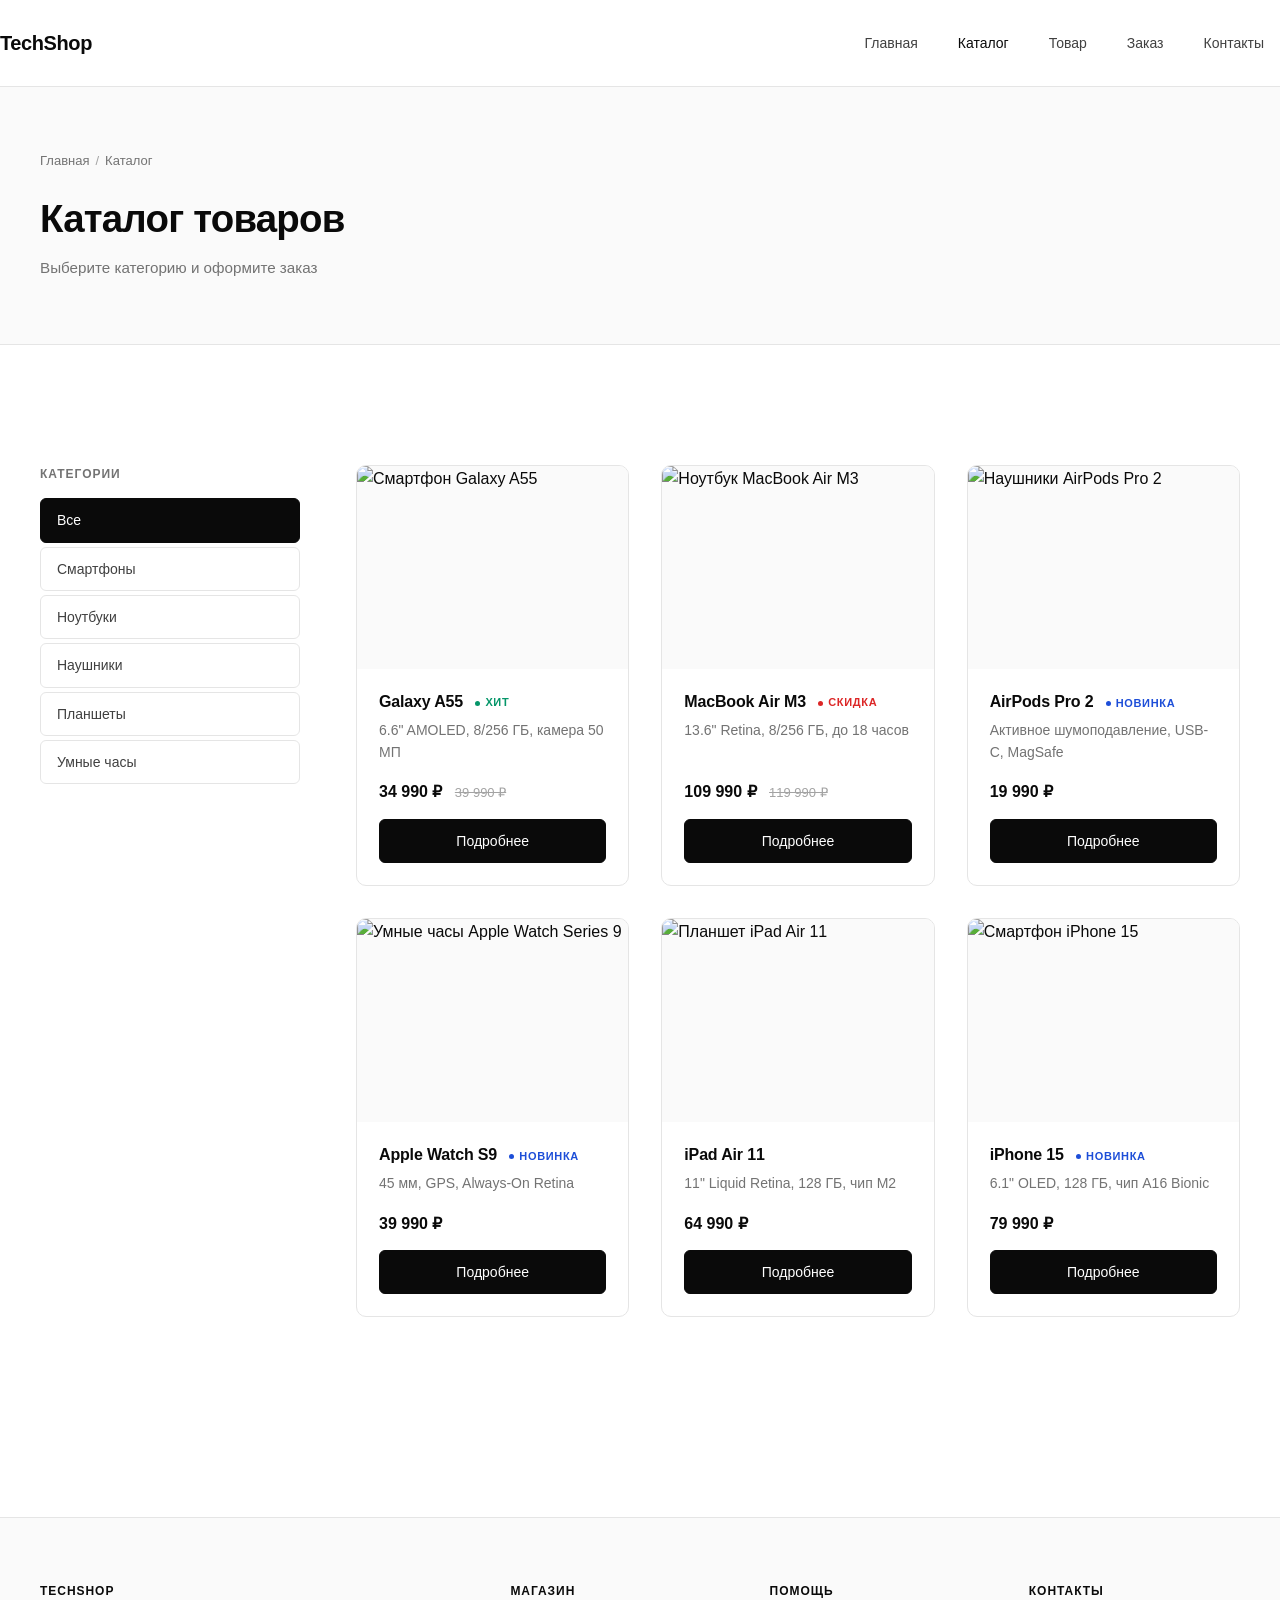
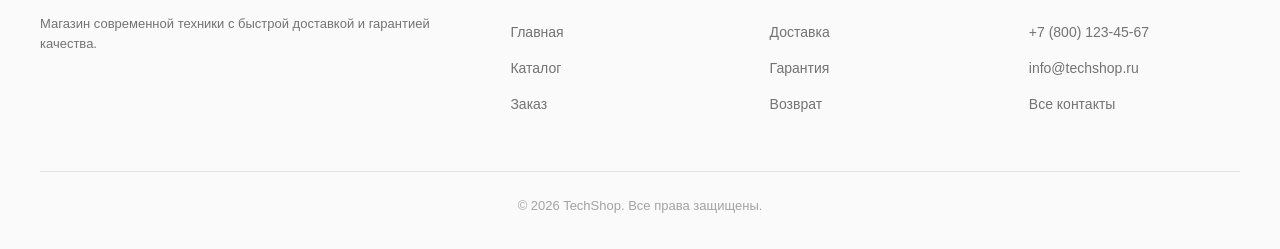
==== catalog.html @ a8e055ef "push" ====
<!DOCTYPE html>
<html lang="ru">
<head>
  <meta charset="UTF-8">
  <meta name="viewport" content="width=device-width, initial-scale=1.0">
  <title>TechShop — Каталог</title>
  <link rel="stylesheet" href="css/style.css">
  <link rel="stylesheet" href="css/responsive.css">
</head>
<body>
  <a href="#main" class="skip-link">Перейти к содержимому</a>

  <header class="site-header">
    <div class="container header-inner">
      <a href="index.html" class="logo">TechShop</a>
      <button type="button" class="nav-toggle" aria-label="Открыть меню" aria-expanded="false" aria-controls="main-nav">
        <span></span><span></span><span></span>
      </button>
      <nav class="nav-menu" id="main-nav" aria-label="Основная навигация">
        <ul>
          <li><a href="index.html">Главная</a></li>
          <li><a href="catalog.html" aria-current="page">Каталог</a></li>
          <li><a href="product.html">Товар</a></li>
          <li><a href="order.html">Заказ</a></li>
          <li><a href="contacts.html">Контакты</a></li>
        </ul>
      </nav>
    </div>
  </header>

  <main id="main">
    <div class="page-header">
      <div class="container">
        <ol class="breadcrumb">
          <li><a href="index.html">Главная</a></li>
          <li>Каталог</li>
        </ol>
        <h1>Каталог товаров</h1>
        <p>Выберите категорию и оформите заказ</p>
      </div>
    </div>

    <section class="section">
      <div class="container">
        <div class="catalog-layout">
          <aside class="filters" aria-labelledby="filters-title">
            <h2 id="filters-title">Категории</h2>
            <ul class="filter-list">
              <li><button type="button" class="filter-btn" aria-pressed="true">Все</button></li>
              <li><button type="button" class="filter-btn" aria-pressed="false">Смартфоны</button></li>
              <li><button type="button" class="filter-btn" aria-pressed="false">Ноутбуки</button></li>
              <li><button type="button" class="filter-btn" aria-pressed="false">Наушники</button></li>
              <li><button type="button" class="filter-btn" aria-pressed="false">Планшеты</button></li>
              <li><button type="button" class="filter-btn" aria-pressed="false">Умные часы</button></li>
            </ul>
          </aside>

          <div class="catalog-main">
            <div class="product-grid">
              <article class="card">
                <img class="card-img"
                     src="https://picsum.photos/seed/phone01/640/480"
                     srcset="https://picsum.photos/seed/phone01/480/360 480w,
                             https://picsum.photos/seed/phone01/640/480 640w,
                             https://picsum.photos/seed/phone01/960/720 960w"
                     sizes="(min-width: 1440px) 25vw, (min-width: 1024px) 33vw, (min-width: 640px) 50vw, 100vw"
                     alt="Смартфон Galaxy A55" width="640" height="480" loading="lazy">
                <div class="card-body">
                  <h3 class="card-title">Galaxy A55 <span class="badge badge-hit">Хит</span></h3>
                  <p class="card-text">6.6" AMOLED, 8/256 ГБ, камера 50 МП</p>
                  <p class="card-price">34 990 ₽ <del>39 990 ₽</del></p>
                  <a href="product.html" class="btn btn-primary btn-block">Подробнее</a>
                </div>
              </article>

              <article class="card">
                <img class="card-img"
                     src="https://picsum.photos/seed/laptop01/640/480"
                     srcset="https://picsum.photos/seed/laptop01/480/360 480w,
                             https://picsum.photos/seed/laptop01/640/480 640w,
                             https://picsum.photos/seed/laptop01/960/720 960w"
                     sizes="(min-width: 1440px) 25vw, (min-width: 1024px) 33vw, (min-width: 640px) 50vw, 100vw"
                     alt="Ноутбук MacBook Air M3" width="640" height="480" loading="lazy">
                <div class="card-body">
                  <h3 class="card-title">MacBook Air M3 <span class="badge badge-sale">Скидка</span></h3>
                  <p class="card-text">13.6" Retina, 8/256 ГБ, до 18 часов</p>
                  <p class="card-price">109 990 ₽ <del>119 990 ₽</del></p>
                  <a href="product.html" class="btn btn-primary btn-block">Подробнее</a>
                </div>
              </article>

              <article class="card">
                <img class="card-img"
                     src="https://picsum.photos/seed/headphones01/640/480"
                     srcset="https://picsum.photos/seed/headphones01/480/360 480w,
                             https://picsum.photos/seed/headphones01/640/480 640w,
                             https://picsum.photos/seed/headphones01/960/720 960w"
                     sizes="(min-width: 1440px) 25vw, (min-width: 1024px) 33vw, (min-width: 640px) 50vw, 100vw"
                     alt="Наушники AirPods Pro 2" width="640" height="480" loading="lazy">
                <div class="card-body">
                  <h3 class="card-title">AirPods Pro 2 <span class="badge badge-new">Новинка</span></h3>
                  <p class="card-text">Активное шумоподавление, USB-C, MagSafe</p>
                  <p class="card-price">19 990 ₽</p>
                  <a href="product.html" class="btn btn-primary btn-block">Подробнее</a>
                </div>
              </article>

              <article class="card">
                <img class="card-img"
                     src="https://picsum.photos/seed/watch01/640/480"
                     srcset="https://picsum.photos/seed/watch01/480/360 480w,
                             https://picsum.photos/seed/watch01/640/480 640w,
                             https://picsum.photos/seed/watch01/960/720 960w"
                     sizes="(min-width: 1440px) 25vw, (min-width: 1024px) 33vw, (min-width: 640px) 50vw, 100vw"
                     alt="Умные часы Apple Watch Series 9" width="640" height="480" loading="lazy">
                <div class="card-body">
                  <h3 class="card-title">Apple Watch S9 <span class="badge badge-new">Новинка</span></h3>
                  <p class="card-text">45 мм, GPS, Always-On Retina</p>
                  <p class="card-price">39 990 ₽</p>
                  <a href="product.html" class="btn btn-primary btn-block">Подробнее</a>
                </div>
              </article>

              <article class="card">
                <img class="card-img"
                     src="https://picsum.photos/seed/tablet01/640/480"
                     srcset="https://picsum.photos/seed/tablet01/480/360 480w,
                             https://picsum.photos/seed/tablet01/640/480 640w,
                             https://picsum.photos/seed/tablet01/960/720 960w"
                     sizes="(min-width: 1440px) 25vw, (min-width: 1024px) 33vw, (min-width: 640px) 50vw, 100vw"
                     alt="Планшет iPad Air 11" width="640" height="480" loading="lazy">
                <div class="card-body">
                  <h3 class="card-title">iPad Air 11</h3>
                  <p class="card-text">11" Liquid Retina, 128 ГБ, чип M2</p>
                  <p class="card-price">64 990 ₽</p>
                  <a href="product.html" class="btn btn-primary btn-block">Подробнее</a>
                </div>
              </article>

              <article class="card">
                <img class="card-img"
                     src="https://picsum.photos/seed/phone02/640/480"
                     srcset="https://picsum.photos/seed/phone02/480/360 480w,
                             https://picsum.photos/seed/phone02/640/480 640w,
                             https://picsum.photos/seed/phone02/960/720 960w"
                     sizes="(min-width: 1440px) 25vw, (min-width: 1024px) 33vw, (min-width: 640px) 50vw, 100vw"
                     alt="Смартфон iPhone 15" width="640" height="480" loading="lazy">
                <div class="card-body">
                  <h3 class="card-title">iPhone 15 <span class="badge badge-new">Новинка</span></h3>
                  <p class="card-text">6.1" OLED, 128 ГБ, чип A16 Bionic</p>
                  <p class="card-price">79 990 ₽</p>
                  <a href="product.html" class="btn btn-primary btn-block">Подробнее</a>
                </div>
              </article>
            </div>
          </div>
        </div>
      </div>
    </section>
  </main>

  <footer class="site-footer">
    <div class="container">
      <div class="footer-inner">
        <div class="footer-col">
          <h3>TechShop</h3>
          <p>Магазин современной техники с быстрой доставкой и гарантией качества.</p>
        </div>
        <div class="footer-col">
          <h3>Магазин</h3>
          <ul>
            <li><a href="index.html">Главная</a></li>
            <li><a href="catalog.html">Каталог</a></li>
            <li><a href="order.html">Заказ</a></li>
          </ul>
        </div>
        <div class="footer-col">
          <h3>Помощь</h3>
          <ul>
            <li><a href="#">Доставка</a></li>
            <li><a href="#">Гарантия</a></li>
            <li><a href="#">Возврат</a></li>
          </ul>
        </div>
        <div class="footer-col">
          <h3>Контакты</h3>
          <ul>
            <li><a href="tel:+78001234567">+7 (800) 123-45-67</a></li>
            <li><a href="mailto:info@techshop.ru">info@techshop.ru</a></li>
            <li><a href="contacts.html">Все контакты</a></li>
          </ul>
        </div>
      </div>
      <p class="footer-bottom">© 2026 TechShop. Все права защищены.</p>
    </div>
  </footer>

  <script src="js/main.js"></script>
</body>
</html>
---- css/style.css ----
/* ===================== BASE ===================== */
*, *::before, *::after { box-sizing: border-box; }
* { margin: 0; }

:root {
  --ink: #0a0a0a;
  --ink-soft: #404040;
  --muted: #737373;
  --subtle: #a3a3a3;
  --line: #e5e5e5;
  --line-strong: #d4d4d4;
  --bg: #ffffff;
  --bg-soft: #fafafa;
  --accent: #1d4ed8;
  --radius: 6px;
  --radius-lg: 10px;
}

html { scroll-behavior: smooth; -webkit-text-size-adjust: 100%; }

body {
  font-family: -apple-system, BlinkMacSystemFont, "Segoe UI", Inter, Roboto, "Helvetica Neue", Arial, sans-serif;
  font-size: 16px;
  line-height: 1.6;
  color: var(--ink);
  background: var(--bg);
  -webkit-font-smoothing: antialiased;
  -moz-osx-font-smoothing: grayscale;
}

img, video { max-width: 100%; height: auto; display: block; }
a { color: var(--ink); text-decoration: none; border-bottom: 1px solid currentColor; padding-bottom: 1px; }
a:hover { color: var(--accent); }
button { font: inherit; cursor: pointer; }

:focus-visible {
  outline: 2px solid var(--accent);
  outline-offset: 3px;
  border-radius: 2px;
}

.skip-link {
  position: absolute;
  top: -100px;
  left: 0;
  background: var(--ink);
  color: #fff;
  padding: 10px 16px;
  z-index: 1000;
  text-decoration: none;
  border: none;
  font-size: 14px;
}
.skip-link:focus { top: 0; color: #fff; }

.container {
  max-width: 1200px;
  margin: 0 auto;
  padding: 0 20px;
}

/* ===================== HEADER ===================== */
.site-header {
  background: var(--bg);
  border-bottom: 1px solid var(--line);
  position: sticky;
  top: 0;
  z-index: 100;
}

.header-inner {
  display: flex;
  align-items: center;
  justify-content: space-between;
  flex-wrap: wrap;
  padding: 18px 0;
}

.logo {
  font-size: 18px;
  font-weight: 700;
  letter-spacing: -0.02em;
  color: var(--ink);
  text-decoration: none;
  border: none;
}
.logo:hover { color: var(--ink); }

.nav-toggle {
  display: flex;
  flex-direction: column;
  gap: 4px;
  background: transparent;
  border: 1px solid var(--line-strong);
  padding: 10px;
  border-radius: var(--radius);
  min-width: 40px;
  min-height: 40px;
  align-items: center;
  justify-content: center;
}
.nav-toggle span {
  display: block;
  width: 18px;
  height: 1.5px;
  background: var(--ink);
}

.nav-menu { display: none; width: 100%; }
.nav-menu.is-open { display: block; padding-top: 16px; }
.nav-menu ul {
  list-style: none;
  padding: 0;
  display: flex;
  flex-direction: column;
  gap: 2px;
}
.nav-menu a {
  display: block;
  padding: 10px 12px;
  font-size: 14px;
  color: var(--ink-soft);
  border: none;
  border-radius: var(--radius);
  text-decoration: none;
}
.nav-menu a:hover { color: var(--ink); background: var(--bg-soft); }
.nav-menu a[aria-current="page"] { color: var(--ink); font-weight: 500; }

/* ===================== HERO ===================== */
.hero {
  background: var(--bg-soft);
  padding: 80px 0 72px;
  text-align: center;
  border-bottom: 1px solid var(--line);
}
.hero h1 {
  font-size: 2rem;
  font-weight: 800;
  letter-spacing: -0.03em;
  line-height: 1.15;
  margin-bottom: 16px;
  max-width: 700px;
  margin-left: auto;
  margin-right: auto;
}
.hero p {
  font-size: 1rem;
  color: var(--muted);
  margin-bottom: 32px;
  max-width: 560px;
  margin-left: auto;
  margin-right: auto;
}
.hero-actions {
  display: flex;
  flex-direction: column;
  gap: 10px;
  align-items: center;
}

/* ===================== BUTTONS ===================== */
.btn {
  display: inline-block;
  padding: 11px 22px;
  border-radius: var(--radius);
  font-weight: 500;
  font-size: 14px;
  border: 1px solid transparent;
  text-align: center;
  transition: background 0.15s, border-color 0.15s, color 0.15s;
  text-decoration: none;
  min-height: 42px;
  line-height: 1.3;
  cursor: pointer;
}
.btn:hover { text-decoration: none; }

.btn-primary {
  background: var(--ink);
  color: #fff;
  border-color: var(--ink);
}
.btn-primary:hover { background: #262626; border-color: #262626; color: #fff; }

.btn-light {
  background: var(--bg);
  color: var(--ink);
  border-color: var(--ink);
}
.btn-light:hover { background: var(--ink); color: #fff; }

.btn-outline {
  background: transparent;
  color: var(--ink);
  border-color: var(--line-strong);
}
.btn-outline:hover { border-color: var(--ink); }

.btn-block { width: 100%; display: block; }

/* ===================== SECTIONS ===================== */
.section { padding: 72px 0; }
.section-title { margin-bottom: 48px; text-align: left; }
.section-title h2 {
  font-size: 1.5rem;
  font-weight: 700;
  letter-spacing: -0.02em;
  margin-bottom: 6px;
}
.section-title p { color: var(--muted); font-size: 0.95rem; }

/* ===================== CARDS ===================== */
.product-grid, .features-grid {
  display: grid;
  grid-template-columns: 1fr;
  gap: 24px;
}

.card {
  background: var(--bg);
  border: 1px solid var(--line);
  border-radius: var(--radius-lg);
  overflow: hidden;
  display: flex;
  flex-direction: column;
  height: 100%;
  transition: border-color 0.15s;
}
.card:hover { border-color: var(--line-strong); }

.card-img {
  aspect-ratio: 4 / 3;
  object-fit: cover;
  width: 100%;
  background: var(--bg-soft);
}
.card-body {
  padding: 20px;
  display: flex;
  flex-direction: column;
  flex-grow: 1;
}
.card-title {
  font-size: 15px;
  font-weight: 600;
  margin-bottom: 6px;
  letter-spacing: -0.01em;
  line-height: 1.4;
}
.card-text {
  color: var(--muted);
  font-size: 13px;
  line-height: 1.55;
  flex-grow: 1;
  margin-bottom: 16px;
}
.card-price {
  font-size: 15px;
  font-weight: 600;
  margin-bottom: 14px;
  color: var(--ink);
}
.card-price del {
  color: var(--subtle);
  font-weight: 400;
  font-size: 13px;
  margin-left: 8px;
}

.badge {
  display: inline-block;
  font-size: 10px;
  font-weight: 600;
  letter-spacing: 0.06em;
  text-transform: uppercase;
  vertical-align: middle;
  margin-left: 8px;
}
.badge::before {
  content: '';
  display: inline-block;
  width: 5px;
  height: 5px;
  border-radius: 50%;
  margin-right: 5px;
  vertical-align: middle;
  background: currentColor;
}
.badge-hit { color: #059669; }
.badge-new { color: #1d4ed8; }
.badge-sale { color: #dc2626; }

/* ===================== PAGE HEADER ===================== */
.page-header {
  background: var(--bg-soft);
  padding: 40px 0;
  border-bottom: 1px solid var(--line);
}
.page-header h1 {
  font-size: 1.75rem;
  font-weight: 800;
  letter-spacing: -0.02em;
  margin-bottom: 6px;
}
.page-header p { color: var(--muted); font-size: 0.95rem; }

.breadcrumb {
  list-style: none;
  padding: 0;
  margin: 0 0 16px;
  display: flex;
  flex-wrap: wrap;
  gap: 6px;
  font-size: 13px;
  color: var(--muted);
}
.breadcrumb a {
  color: var(--muted);
  border: none;
  padding: 0;
}
.breadcrumb a:hover { color: var(--ink); }
.breadcrumb li:not(:last-child)::after {
  content: "/";
  margin-left: 6px;
  color: var(--subtle);
}

/* ===================== CATALOG ===================== */
.catalog-layout { display: flex; flex-direction: column; gap: 28px; }

.filters h2 {
  font-size: 12px;
  font-weight: 600;
  text-transform: uppercase;
  letter-spacing: 0.08em;
  color: var(--muted);
  margin-bottom: 14px;
}
.filter-list {
  list-style: none;
  padding: 0;
  margin: 0;
  display: flex;
  flex-wrap: nowrap;
  gap: 8px;
  overflow-x: auto;
  padding-bottom: 8px;
  scrollbar-width: thin;
}
.filter-list li { flex-shrink: 0; }
.filter-btn {
  padding: 8px 14px;
  border-radius: var(--radius);
  border: 1px solid var(--line);
  background: var(--bg);
  color: var(--ink-soft);
  font-weight: 500;
  font-size: 13px;
  white-space: nowrap;
  min-height: 36px;
  transition: border-color 0.15s, background 0.15s;
}
.filter-btn:hover { border-color: var(--line-strong); color: var(--ink); }
.filter-btn[aria-pressed="true"] {
  background: var(--ink);
  color: #fff;
  border-color: var(--ink);
}

/* ===================== PRODUCT TABLE ===================== */
.table-wrapper { border-radius: var(--radius-lg); overflow: hidden; }
.product-table {
  width: 100%;
  background: var(--bg);
  border: 1px solid var(--line);
  border-radius: var(--radius-lg);
  border-collapse: separate;
  border-spacing: 0;
  overflow: hidden;
  display: block;
}
.product-table caption {
  position: absolute;
  width: 1px; height: 1px;
  overflow: hidden;
  clip: rect(0,0,0,0);
}
.product-table thead {
  position: absolute;
  width: 1px; height: 1px;
  overflow: hidden;
  clip: rect(0,0,0,0);
}
.product-table tbody { display: block; }
.product-table tr {
  display: block;
  padding: 14px 18px;
  border-bottom: 1px solid var(--line);
}
.product-table tr:last-child { border-bottom: none; }
.product-table th {
  display: block;
  font-size: 11px;
  text-transform: uppercase;
  letter-spacing: 0.06em;
  color: var(--muted);
  padding: 0;
  margin-bottom: 4px;
  font-weight: 500;
  text-align: left;
}
.product-table td {
  display: block;
  padding: 0;
  font-weight: 500;
  font-size: 14px;
  color: var(--ink);
  text-align: left;
}

/* ===================== FORMS ===================== */
.form-card {
  background: var(--bg);
  border: 1px solid var(--line);
  border-radius: var(--radius-lg);
  padding: 32px;
}
.form-row { display: block; }
.form-field { margin-bottom: 20px; }
.form-field label {
  display: block;
  font-weight: 500;
  font-size: 13px;
  color: var(--ink);
  margin-bottom: 6px;
}
.form-field .hint {
  color: var(--muted);
  font-size: 12px;
  margin-top: 6px;
  display: block;
}
.form-field .required { color: var(--muted); font-weight: 400; margin-left: 2px; }

.form-field input,
.form-field select,
.form-field textarea {
  width: 100%;
  padding: 11px 14px;
  border: 1px solid var(--line-strong);
  border-radius: var(--radius);
  font: inherit;
  font-size: 15px;
  background: var(--bg);
  color: var(--ink);
  transition: border-color 0.15s, box-shadow 0.15s;
  min-height: 44px;
}
.form-field input::placeholder,
.form-field textarea::placeholder { color: var(--subtle); }
.form-field input:focus,
.form-field select:focus,
.form-field textarea:focus {
  border-color: var(--ink);
  outline: 2px solid var(--accent);
  outline-offset: 1px;
}
.form-field textarea { resize: vertical; min-height: 110px; }

.form-check {
  display: flex;
  align-items: flex-start;
  gap: 10px;
  margin-bottom: 24px;
}
.form-check input {
  width: 16px;
  height: 16px;
  margin-top: 3px;
  flex-shrink: 0;
  cursor: pointer;
  accent-color: var(--ink);
}
.form-check label {
  font-size: 13px;
  color: var(--ink-soft);
  cursor: pointer;
}
.form-submit { width: 100%; min-height: 46px; font-size: 14px; }

/* ===================== FOOTER ===================== */
.site-footer {
  background: var(--bg-soft);
  border-top: 1px solid var(--line);
  color: var(--muted);
  padding: 48px 0 24px;
  margin-top: 80px;
  font-size: 13px;
}
.footer-inner { display: flex; flex-direction: column; gap: 28px; }
.footer-col h3 {
  color: var(--ink);
  font-size: 12px;
  font-weight: 600;
  text-transform: uppercase;
  letter-spacing: 0.08em;
  margin-bottom: 12px;
}
.footer-col p { font-size: 13px; line-height: 1.6; }
.footer-col ul { list-style: none; padding: 0; margin: 0; }
.footer-col a {
  color: var(--muted);
  display: block;
  padding: 5px 0;
  font-size: 13px;
  border: none;
  text-decoration: none;
}
.footer-col a:hover { color: var(--ink); }
.footer-bottom {
  border-top: 1px solid var(--line);
  margin-top: 32px;
  padding-top: 20px;
  text-align: center;
  font-size: 12px;
  color: var(--subtle);
}

/* ===================== MODAL ===================== */
.modal {
  position: fixed;
  inset: 0;
  background: rgba(10, 10, 10, 0.5);
  display: flex;
  align-items: center;
  justify-content: center;
  padding: 16px;
  z-index: 200;
  animation: fadeIn 0.15s;
}
@keyframes fadeIn { from { opacity: 0; } to { opacity: 1; } }
.modal[hidden] { display: none; }
.modal-content {
  background: var(--bg);
  border-radius: var(--radius-lg);
  max-width: 440px;
  width: 100%;
  padding: 32px;
  max-height: 90vh;
  overflow-y: auto;
  position: relative;
}
.modal-content h2 {
  font-size: 1.15rem;
  font-weight: 700;
  letter-spacing: -0.01em;
  margin-bottom: 20px;
}
.modal-close {
  position: absolute;
  top: 14px;
  right: 14px;
  background: transparent;
  border: 0;
  padding: 0;
  color: var(--muted);
  border-radius: var(--radius);
  width: 36px;
  height: 36px;
  display: flex;
  align-items: center;
  justify-content: center;
  font-size: 1.4rem;
  line-height: 1;
}
.modal-close:hover { background: var(--bg-soft); color: var(--ink); }

/* ===================== PRODUCT PAGE ===================== */
.product-layout { display: block; }
.product-hero-img {
  border-radius: var(--radius-lg);
  overflow: hidden;
  background: var(--bg-soft);
  border: 1px solid var(--line);
}
.product-info h1 {
  font-size: 1.6rem;
  font-weight: 800;
  letter-spacing: -0.02em;
  margin-bottom: 10px;
}
.product-meta {
  color: var(--muted);
  font-size: 13px;
  margin-bottom: 16px;
}
.product-price {
  font-size: 1.6rem;
  font-weight: 700;
  letter-spacing: -0.01em;
  margin-bottom: 20px;
}
.product-price del {
  font-size: 1rem;
  color: var(--subtle);
  font-weight: 400;
  margin-left: 10px;
}
.product-actions {
  display: flex;
  flex-direction: column;
  gap: 10px;
  margin: 24px 0;
}

/* ===================== ORDER PAGE ===================== */
.order-layout { display: block; }
.order-summary {
  background: var(--bg-soft);
  border: 1px solid var(--line);
  border-radius: var(--radius-lg);
  padding: 24px;
  margin-top: 20px;
}
.order-summary h2 {
  font-size: 13px;
  font-weight: 600;
  text-transform: uppercase;
  letter-spacing: 0.08em;
  color: var(--muted);
  margin-bottom: 16px;
}
.summary-row {
  display: flex;
  justify-content: space-between;
  padding: 10px 0;
  border-bottom: 1px solid var(--line);
  font-size: 14px;
}
.summary-row:last-of-type { border-bottom: none; }
.summary-total {
  display: flex;
  justify-content: space-between;
  padding-top: 16px;
  margin-top: 8px;
  border-top: 1px solid var(--ink);
  font-weight: 700;
  font-size: 15px;
}

/* ===================== Контакты ===================== */
.contacts-layout { display: block; }
.contact-card {
  background: var(--bg);
  border: 1px solid var(--line);
  border-radius: var(--radius-lg);
  padding: 28px;
  margin-bottom: 20px;
}
.contact-card h2 {
  font-size: 13px;
  font-weight: 600;
  text-transform: uppercase;
  letter-spacing: 0.08em;
  color: var(--muted);
  margin-bottom: 16px;
}
.contact-list { list-style: none; padding: 0; margin: 0; }
.contact-list li {
  padding: 12px 0;
  border-bottom: 1px solid var(--line);
  font-size: 14px;
}
.contact-list li:last-child { border-bottom: none; }
.contact-list strong {
  display: block;
  color: var(--muted);
  font-size: 11px;
  font-weight: 500;
  text-transform: uppercase;
  letter-spacing: 0.06em;
  margin-bottom: 3px;
}
.contact-list a { color: var(--ink); border: none; padding: 0; }
.contact-list a:hover { color: var(--accent); }

/* ===================== УТилка ===================== */
.visually-hidden {
  position: absolute !important;
  width: 1px; height: 1px;
  padding: 0; margin: -1px;
  overflow: hidden;
  clip: rect(0,0,0,0);
  white-space: nowrap;
  border: 0;
}
.alert {
  padding: 14px 18px;
  border-radius: var(--radius);
  margin-bottom: 20px;
  font-size: 14px;
  border: 1px solid;
}
.alert-info {
  background: #f8fafc;
  color: var(--ink-soft);
  border-color: var(--line);
}
.alert-success {
  background: #f0fdf4;
  color: #065f46;
  border-color: #bbf7d0;
}
.mb-3 { margin-bottom: 16px; }

/* ================ АНИМ ========*/
---- css/responsive.css ----
/* ===================================================
   RESPONSIVE.CSS — Mobile First
   База (мобильные) — в style.css
   Улучшенная десктопная адаптация: 640 / 768 / 1024 / 1440 / 1600
   =================================================== */

/* ===================== 640px+ — Large mobile / small tablet ===================== */
@media (min-width: 640px) {
  .container { padding: 0 28px; }

  .hero { padding: 100px 0 88px; }
  .hero h1 { font-size: 2.6rem; }
  .hero p { font-size: 1.05rem; }
  .hero-actions { flex-direction: row; justify-content: center; }

  .section { padding: 88px 0; }
  .section-title { margin-bottom: 56px; }
  .section-title h2 { font-size: 1.75rem; }

  .page-header { padding: 56px 0; }
  .page-header h1 { font-size: 2rem; }

  .product-grid { grid-template-columns: repeat(2, 1fr); gap: 24px; }
  .features-grid { grid-template-columns: repeat(2, 1fr); }

  .form-row {
    display: grid;
    grid-template-columns: 1fr 1fr;
    gap: 0 20px;
  }
  .form-submit { width: auto; min-width: 200px; }

  .product-actions { flex-direction: row; flex-wrap: wrap; }
}

/* ===================== 768px+ — Tablet ===================== */
@media (min-width: 768px) {
  .nav-toggle { display: none; }
  .nav-menu {
    display: block !important;
    width: auto;
    padding-top: 0;
  }
  .nav-menu ul { flex-direction: row; gap: 6px; }
  .nav-menu a { padding: 8px 14px; }

  .catalog-layout {
    flex-direction: row;
    align-items: flex-start;
    gap: 40px;
  }
  .filters {
    flex: 0 0 200px;
    position: sticky;
    top: 90px;
  }
  .filter-list {
    flex-direction: column;
    overflow-x: visible;
    padding-bottom: 0;
    gap: 4px;
  }
  .filter-btn {
    width: 100%;
    text-align: left;
    min-height: auto;
    padding: 9px 14px;
  }
  .catalog-main { flex: 1; min-width: 0; }

  .features-grid { grid-template-columns: repeat(3, 1fr); }

  .footer-inner {
    display: grid;
    grid-template-columns: 1fr 1fr;
    gap: 32px;
  }

  .product-layout {
    display: grid;
    grid-template-columns: 1fr 1fr;
    gap: 48px;
    align-items: flex-start;
  }

  .order-layout {
    display: grid;
    grid-template-columns: 2fr 1fr;
    gap: 40px;
    align-items: flex-start;
  }
  .order-summary {
    margin-top: 0;
    position: sticky;
    top: 90px;
  }

  .contacts-layout {
    display: grid;
    grid-template-columns: 1fr 1fr;
    gap: 40px;
    align-items: flex-start;
  }

  /* Table — классический вид */
  .product-table { display: table; }
  .product-table thead {
    position: static;
    width: auto;
    height: auto;
    overflow: visible;
    clip: auto;
    display: table-header-group;
  }
  .product-table tbody { display: table-row-group; }
  .product-table tr { display: table-row; padding: 0; }
  .product-table th,
  .product-table td {
    display: table-cell;
    padding: 14px 18px;
    text-align: left;
    vertical-align: top;
  }
  .product-table thead th {
    background: var(--bg-soft);
    font-size: 11px;
    text-transform: uppercase;
    letter-spacing: 0.06em;
    color: var(--muted);
    font-weight: 500;
  }
  .product-table tbody th {
    font-size: 13px;
    text-transform: none;
    letter-spacing: 0;
    color: var(--muted);
    margin: 0;
    font-weight: 500;
  }
  .product-table td { font-size: 14px; font-weight: 500; }
  .product-table tr { border-bottom: 1px solid var(--line); }
}

/* ===================== 1024px+ — Desktop ===================== */
@media (min-width: 1024px) {
  .container { max-width: 1200px; padding: 0 40px; }

  /* Шапка — просторнее */
  .header-inner { padding: 22px 0; }
  .logo { font-size: 20px; }
  .nav-menu ul { gap: 8px; }
  .nav-menu a { font-size: 14px; padding: 10px 16px; }

  /* Hero — двухколоночный: крупный заголовок слева, кнопки справа */
  .hero {
    padding: 120px 0 110px;
    text-align: left;
  }
  .hero .container {
    display: grid;
    grid-template-columns: minmax(0, 1.6fr) minmax(0, 1fr);
    gap: 64px;
    align-items: center;
  }
  .hero h1 {
    font-size: 3.4rem;
    line-height: 1.08;
    margin: 0 0 24px;
    max-width: none;
    grid-column: 1;
    grid-row: 1;
  }
  .hero p {
    font-size: 1.15rem;
    margin: 0;
    max-width: 540px;
    grid-column: 1;
    grid-row: 2;
  }
  .hero-actions {
    grid-column: 2;
    grid-row: 1 / span 2;
    flex-direction: column;
    align-items: stretch;
    justify-content: center;
    gap: 12px;
  }
  .hero-actions .btn {
    padding: 14px 26px;
    font-size: 15px;
  }

  /* Секции — больше воздуха */
  .section { padding: 104px 0; }
  .section-title { margin-bottom: 64px; }
  .section-title h2 { font-size: 2rem; }
  .section-title p { font-size: 1rem; }

  /* Page header */
  .page-header { padding: 64px 0; }
  .page-header h1 { font-size: 2.4rem; }

  /* Сетка товаров — 3 колонки, крупнее */
  .product-grid { grid-template-columns: repeat(3, 1fr); gap: 28px; }

  /* Карточки — крупнее отступы */
  .card-body { padding: 22px; }
  .card-title { font-size: 16px; }
  .card-text { font-size: 14px; }
  .card-price { font-size: 16px; }

  /* Каталог — сайдбар шире */
  .catalog-layout { gap: 56px; }
  .filters { flex: 0 0 240px; top: 100px; }
  .filter-btn { padding: 10px 16px; font-size: 14px; }

  /* Формы — просторнее */
  .form-card { padding: 40px; }
  .form-field { margin-bottom: 24px; }
  .form-field input,
  .form-field select,
  .form-field textarea { padding: 12px 16px; font-size: 15px; }

  /* Order — форма шире */
  .order-layout { grid-template-columns: 3fr 1.4fr; gap: 48px; }
  .order-summary { top: 100px; padding: 28px; }

  /* Product — картинка чуть шире */
  .product-layout { grid-template-columns: 1.15fr 1fr; gap: 56px; }
  .product-info h1 { font-size: 1.8rem; }
  .product-price { font-size: 1.8rem; }

  /* Contacts — форма чуть шире */
  .contacts-layout { grid-template-columns: 1fr 1.2fr; gap: 48px; }

  /* Футер — просторнее */
  .site-footer { padding: 64px 0 32px; }
  .footer-inner { grid-template-columns: 2fr 1fr 1fr 1fr; gap: 48px; }
  .footer-col a { padding: 7px 0; font-size: 14px; }
  .footer-bottom { margin-top: 48px; padding-top: 24px; font-size: 13px; }

  /* Кнопки — крупнее */
  .btn { padding: 12px 24px; font-size: 14px; }
  .btn-block { padding: 12px 24px; }

  /* Бейджи — крупнее */
  .badge { font-size: 11px; }

  /* Модалка — шире */
  .modal-content { max-width: 500px; padding: 40px; }
  .modal-content h2 { font-size: 1.35rem; margin-bottom: 24px; }
}

/* ===================== 1280px+ — Large desktop ===================== */
@media (min-width: 1280px) {
  .container { max-width: 1280px; }

  .hero h1 { font-size: 3.8rem; }
  .hero p { font-size: 1.25rem; }
  .hero { padding: 140px 0 120px; }

  .section { padding: 120px 0; }
  .section-title h2 { font-size: 2.2rem; }

  .product-grid { gap: 32px; }

  /* Каталог — 3 колонки товаров на большом экране выглядит разреженно, делаем 4 */
  .catalog-main .product-grid { grid-template-columns: repeat(3, 1fr); }

  .filters { flex: 0 0 260px; }
}

/* ===================== 1440px+ — Wide desktop ===================== */
@media (min-width: 1440px) {
  .container { max-width: 1360px; }

  .hero { padding: 160px 0 140px; }
  .hero h1 { font-size: 4.2rem; }
  .hero p { font-size: 1.35rem; max-width: 600px; }
  .hero .container { gap: 80px; }
  .hero-actions .btn { padding: 16px 30px; font-size: 16px; }

  /* 4 колонки товаров */
  .product-grid { grid-template-columns: repeat(4, 1fr); gap: 32px; }
  .catalog-main .product-grid { grid-template-columns: repeat(4, 1fr); }

  .section { padding: 140px 0; }
  .section-title h2 { font-size: 2.4rem; }
  .section-title { margin-bottom: 72px; }

  .page-header { padding: 80px 0; }
  .page-header h1 { font-size: 2.8rem; }

  .card-img { aspect-ratio: 4 / 3; }
  .card-body { padding: 24px; }
  .card-title { font-size: 17px; }
  .card-price { font-size: 17px; }

  .footer-inner { grid-template-columns: 2.2fr 1fr 1fr 1fr; gap: 64px; }

  .order-layout { grid-template-columns: 3.5fr 1.4fr; gap: 56px; }
  .product-layout { gap: 72px; }
}

/* ===================== 1600px+ — Ultra wide ===================== */
@media (min-width: 1600px) {
  .container { max-width: 1480px; }

  .hero h1 { font-size: 4.6rem; }
  .hero { padding: 180px 0 160px; }

  /* 5 колонок товаров на очень широких экранах */
  .product-grid { grid-template-columns: repeat(5, 1fr); }
  .catalog-main .product-grid { grid-template-columns: repeat(4, 1fr); }

  .section { padding: 160px 0; }
  .section-title h2 { font-size: 2.6rem; }

  .filters { flex: 0 0 280px; }
}

/* ===================== Prefers reduced motion ===================== */
@media (prefers-reduced-motion: reduce) {
  *, *::before, *::after {
    animation-duration: 0.01ms !important;
    transition-duration: 0.01ms !important;
    scroll-behavior: auto !important;
  }
}

/* ===================== Prefers contrast ===================== */
@media (prefers-contrast: more) {
  :focus-visible { outline-width: 3px; }
  .card { border-color: var(--ink); }
  .filter-btn { border-color: var(--ink-soft); }
}
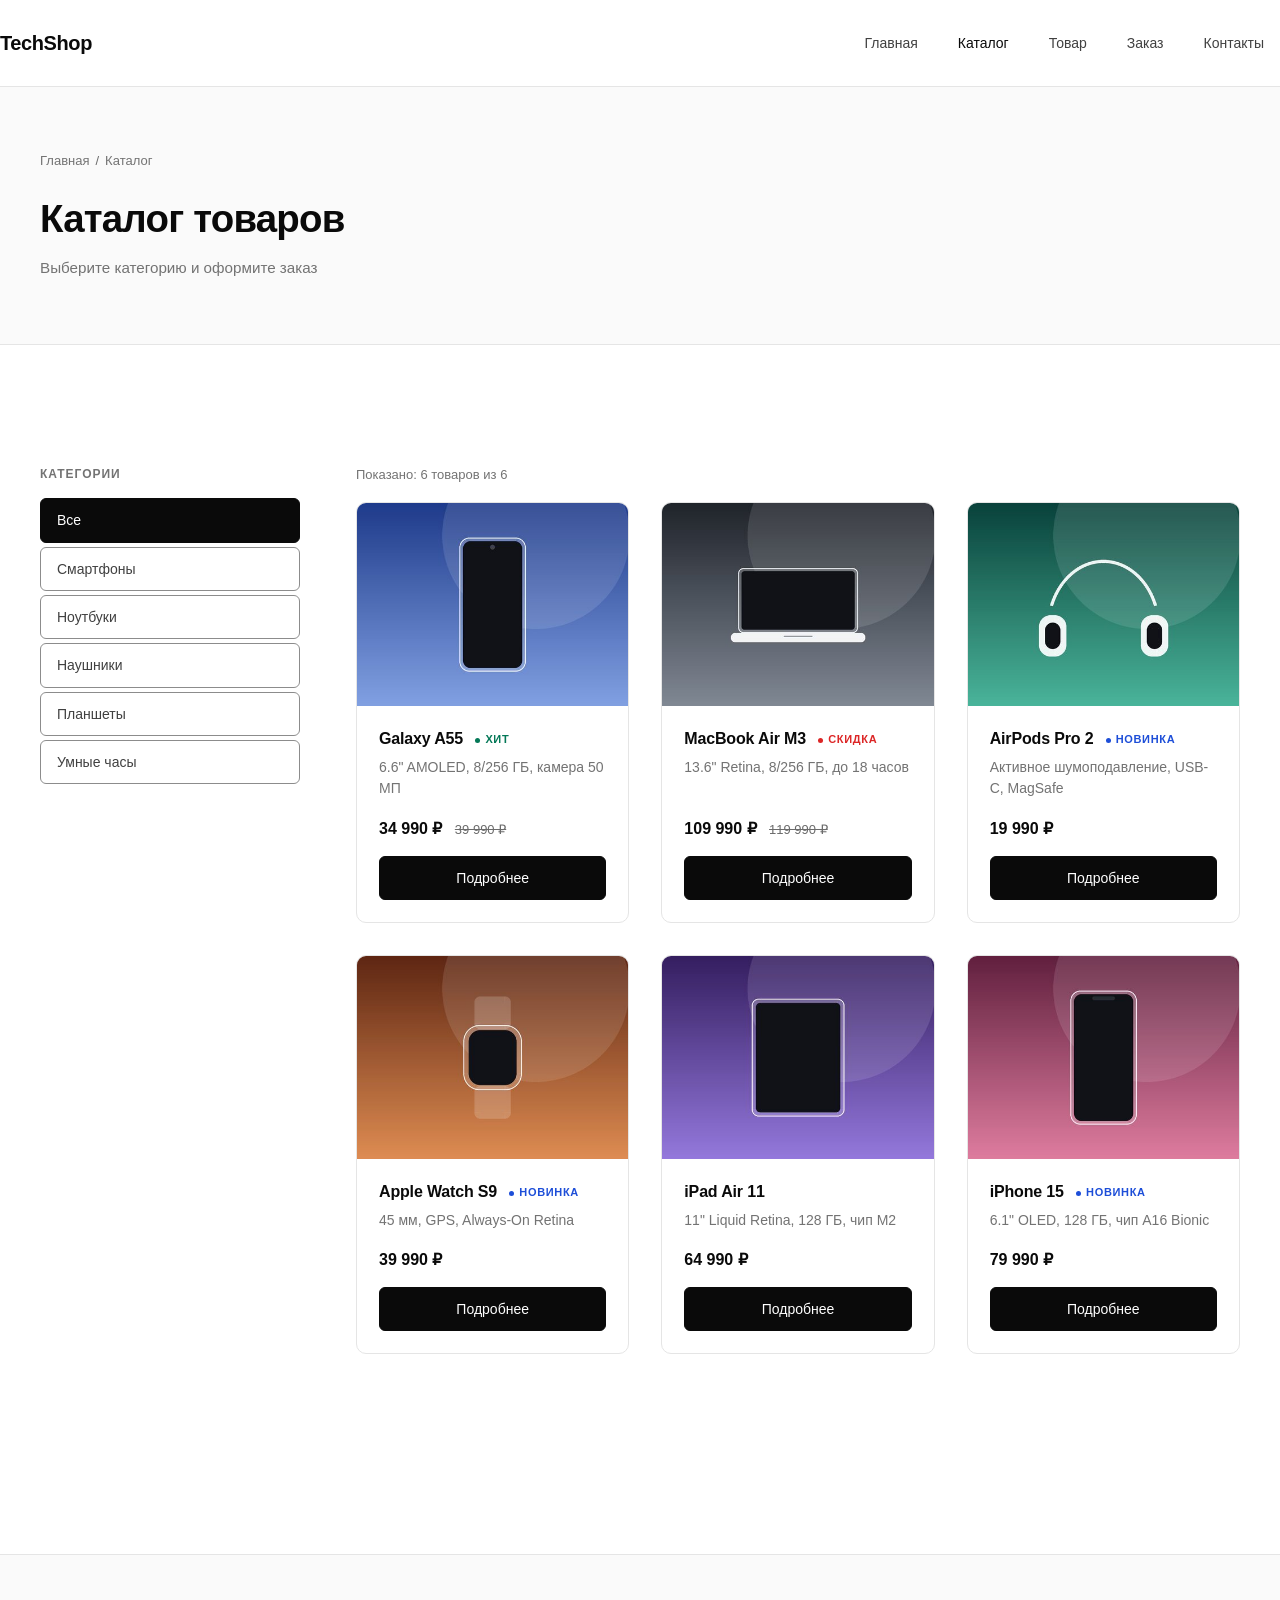
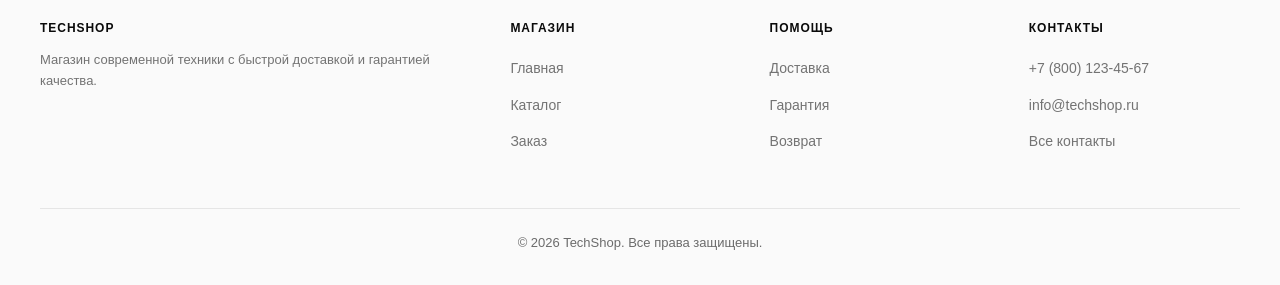
==== commit 28d88f58: "КР №3: адаптивная вёрстка и доступность магазина TechShop Проект КР №1 адаптирован под мобильные экр" ====
--- a/catalog.html
+++ b/catalog.html
@@ -28,7 +28,7 @@
     </div>
   </header>
 
-  <main id="main">
+  <main id="main" tabindex="-1">
     <div class="page-header">
       <div class="container">
         <ol class="breadcrumb">
@@ -46,23 +46,24 @@
           <aside class="filters" aria-labelledby="filters-title">
             <h2 id="filters-title">Категории</h2>
             <ul class="filter-list">
-              <li><button type="button" class="filter-btn" aria-pressed="true">Все</button></li>
-              <li><button type="button" class="filter-btn" aria-pressed="false">Смартфоны</button></li>
-              <li><button type="button" class="filter-btn" aria-pressed="false">Ноутбуки</button></li>
-              <li><button type="button" class="filter-btn" aria-pressed="false">Наушники</button></li>
-              <li><button type="button" class="filter-btn" aria-pressed="false">Планшеты</button></li>
-              <li><button type="button" class="filter-btn" aria-pressed="false">Умные часы</button></li>
+              <li><button type="button" class="filter-btn" data-filter="all" aria-pressed="true">Все</button></li>
+              <li><button type="button" class="filter-btn" data-filter="smartphone" aria-pressed="false">Смартфоны</button></li>
+              <li><button type="button" class="filter-btn" data-filter="laptop" aria-pressed="false">Ноутбуки</button></li>
+              <li><button type="button" class="filter-btn" data-filter="headphones" aria-pressed="false">Наушники</button></li>
+              <li><button type="button" class="filter-btn" data-filter="tablet" aria-pressed="false">Планшеты</button></li>
+              <li><button type="button" class="filter-btn" data-filter="watch" aria-pressed="false">Умные часы</button></li>
             </ul>
           </aside>
 
           <div class="catalog-main">
+            <p class="catalog-status" id="catalog-status" role="status" aria-live="polite">Показано: 6 товаров из 6</p>
             <div class="product-grid">
-              <article class="card">
-                <img class="card-img"
-                     src="https://picsum.photos/seed/phone01/640/480"
-                     srcset="https://picsum.photos/seed/phone01/480/360 480w,
-                             https://picsum.photos/seed/phone01/640/480 640w,
-                             https://picsum.photos/seed/phone01/960/720 960w"
+              <article class="card" data-category="smartphone">
+                <img class="card-img"
+                     src="images/phone01-640.jpg"
+                     srcset="images/phone01-480.jpg 480w,
+                             images/phone01-640.jpg 640w,
+                             images/phone01-960.jpg 960w"
                      sizes="(min-width: 1440px) 25vw, (min-width: 1024px) 33vw, (min-width: 640px) 50vw, 100vw"
                      alt="Смартфон Galaxy A55" width="640" height="480" loading="lazy">
                 <div class="card-body">
@@ -73,12 +74,12 @@
                 </div>
               </article>
 
-              <article class="card">
-                <img class="card-img"
-                     src="https://picsum.photos/seed/laptop01/640/480"
-                     srcset="https://picsum.photos/seed/laptop01/480/360 480w,
-                             https://picsum.photos/seed/laptop01/640/480 640w,
-                             https://picsum.photos/seed/laptop01/960/720 960w"
+              <article class="card" data-category="laptop">
+                <img class="card-img"
+                     src="images/laptop01-640.jpg"
+                     srcset="images/laptop01-480.jpg 480w,
+                             images/laptop01-640.jpg 640w,
+                             images/laptop01-960.jpg 960w"
                      sizes="(min-width: 1440px) 25vw, (min-width: 1024px) 33vw, (min-width: 640px) 50vw, 100vw"
                      alt="Ноутбук MacBook Air M3" width="640" height="480" loading="lazy">
                 <div class="card-body">
@@ -89,12 +90,12 @@
                 </div>
               </article>
 
-              <article class="card">
-                <img class="card-img"
-                     src="https://picsum.photos/seed/headphones01/640/480"
-                     srcset="https://picsum.photos/seed/headphones01/480/360 480w,
-                             https://picsum.photos/seed/headphones01/640/480 640w,
-                             https://picsum.photos/seed/headphones01/960/720 960w"
+              <article class="card" data-category="headphones">
+                <img class="card-img"
+                     src="images/headphones01-640.jpg"
+                     srcset="images/headphones01-480.jpg 480w,
+                             images/headphones01-640.jpg 640w,
+                             images/headphones01-960.jpg 960w"
                      sizes="(min-width: 1440px) 25vw, (min-width: 1024px) 33vw, (min-width: 640px) 50vw, 100vw"
                      alt="Наушники AirPods Pro 2" width="640" height="480" loading="lazy">
                 <div class="card-body">
@@ -105,12 +106,12 @@
                 </div>
               </article>
 
-              <article class="card">
-                <img class="card-img"
-                     src="https://picsum.photos/seed/watch01/640/480"
-                     srcset="https://picsum.photos/seed/watch01/480/360 480w,
-                             https://picsum.photos/seed/watch01/640/480 640w,
-                             https://picsum.photos/seed/watch01/960/720 960w"
+              <article class="card" data-category="watch">
+                <img class="card-img"
+                     src="images/watch01-640.jpg"
+                     srcset="images/watch01-480.jpg 480w,
+                             images/watch01-640.jpg 640w,
+                             images/watch01-960.jpg 960w"
                      sizes="(min-width: 1440px) 25vw, (min-width: 1024px) 33vw, (min-width: 640px) 50vw, 100vw"
                      alt="Умные часы Apple Watch Series 9" width="640" height="480" loading="lazy">
                 <div class="card-body">
@@ -121,12 +122,12 @@
                 </div>
               </article>
 
-              <article class="card">
-                <img class="card-img"
-                     src="https://picsum.photos/seed/tablet01/640/480"
-                     srcset="https://picsum.photos/seed/tablet01/480/360 480w,
-                             https://picsum.photos/seed/tablet01/640/480 640w,
-                             https://picsum.photos/seed/tablet01/960/720 960w"
+              <article class="card" data-category="tablet">
+                <img class="card-img"
+                     src="images/tablet01-640.jpg"
+                     srcset="images/tablet01-480.jpg 480w,
+                             images/tablet01-640.jpg 640w,
+                             images/tablet01-960.jpg 960w"
                      sizes="(min-width: 1440px) 25vw, (min-width: 1024px) 33vw, (min-width: 640px) 50vw, 100vw"
                      alt="Планшет iPad Air 11" width="640" height="480" loading="lazy">
                 <div class="card-body">
@@ -137,12 +138,12 @@
                 </div>
               </article>
 
-              <article class="card">
-                <img class="card-img"
-                     src="https://picsum.photos/seed/phone02/640/480"
-                     srcset="https://picsum.photos/seed/phone02/480/360 480w,
-                             https://picsum.photos/seed/phone02/640/480 640w,
-                             https://picsum.photos/seed/phone02/960/720 960w"
+              <article class="card" data-category="smartphone">
+                <img class="card-img"
+                     src="images/iphone02-640.jpg"
+                     srcset="images/iphone02-480.jpg 480w,
+                             images/iphone02-640.jpg 640w,
+                             images/iphone02-960.jpg 960w"
                      sizes="(min-width: 1440px) 25vw, (min-width: 1024px) 33vw, (min-width: 640px) 50vw, 100vw"
                      alt="Смартфон iPhone 15" width="640" height="480" loading="lazy">
                 <div class="card-body">
@@ -177,9 +178,9 @@
         <div class="footer-col">
           <h3>Помощь</h3>
           <ul>
-            <li><a href="#">Доставка</a></li>
-            <li><a href="#">Гарантия</a></li>
-            <li><a href="#">Возврат</a></li>
+            <li><a href="contacts.html">Доставка</a></li>
+            <li><a href="contacts.html">Гарантия</a></li>
+            <li><a href="contacts.html">Возврат</a></li>
           </ul>
         </div>
         <div class="footer-col">
--- a/css/style.css
+++ b/css/style.css
@@ -6,7 +6,7 @@
   --ink: #0a0a0a;
   --ink-soft: #404040;
   --muted: #737373;
-  --subtle: #a3a3a3;
+  --subtle: #6b6b6b;
   --line: #e5e5e5;
   --line-strong: #d4d4d4;
   --bg: #ffffff;
@@ -26,6 +26,7 @@
   background: var(--bg);
   -webkit-font-smoothing: antialiased;
   -moz-osx-font-smoothing: grayscale;
+  overflow-wrap: break-word;
 }
 
 img, video { max-width: 100%; height: auto; display: block; }
@@ -193,7 +194,7 @@
 .btn-outline {
   background: transparent;
   color: var(--ink);
-  border-color: var(--line-strong);
+  border-color: #8c8c8c;
 }
 .btn-outline:hover { border-color: var(--ink); }
 
@@ -228,6 +229,8 @@
   transition: border-color 0.15s;
 }
 .card:hover { border-color: var(--line-strong); }
+/* display: flex у .card перебивает стиль браузера для [hidden] */
+.card[hidden] { display: none; }
 
 .card-img {
   aspect-ratio: 4 / 3;
@@ -247,6 +250,7 @@
   margin-bottom: 6px;
   letter-spacing: -0.01em;
   line-height: 1.4;
+  overflow-wrap: break-word;
 }
 .card-text {
   color: var(--muted);
@@ -287,7 +291,7 @@
   vertical-align: middle;
   background: currentColor;
 }
-.badge-hit { color: #059669; }
+.badge-hit { color: #047857; }
 .badge-new { color: #1d4ed8; }
 .badge-sale { color: #dc2626; }
 
@@ -353,7 +357,7 @@
 .filter-btn {
   padding: 8px 14px;
   border-radius: var(--radius);
-  border: 1px solid var(--line);
+  border: 1px solid #8c8c8c;
   background: var(--bg);
   color: var(--ink-soft);
   font-weight: 500;
@@ -370,7 +374,12 @@
 }
 
 /* ===================== PRODUCT TABLE ===================== */
-.table-wrapper { border-radius: var(--radius-lg); overflow: hidden; }
+.table-wrapper {
+  border-radius: var(--radius-lg);
+  overflow-x: auto;
+  overflow-y: hidden;
+  -webkit-overflow-scrolling: touch;
+}
 .product-table {
   width: 100%;
   background: var(--bg);
@@ -425,7 +434,7 @@
   background: var(--bg);
   border: 1px solid var(--line);
   border-radius: var(--radius-lg);
-  padding: 32px;
+  padding: 22px;
 }
 .form-row { display: block; }
 .form-field { margin-bottom: 20px; }
@@ -449,10 +458,10 @@
 .form-field textarea {
   width: 100%;
   padding: 11px 14px;
-  border: 1px solid var(--line-strong);
+  border: 1px solid #8c8c8c;
   border-radius: var(--radius);
   font: inherit;
-  font-size: 15px;
+  font-size: 16px;
   background: var(--bg);
   color: var(--ink);
   transition: border-color 0.15s, box-shadow 0.15s;
@@ -547,7 +556,7 @@
   border-radius: var(--radius-lg);
   max-width: 440px;
   width: 100%;
-  padding: 32px;
+  padding: 22px;
   max-height: 90vh;
   overflow-y: auto;
   position: relative;
@@ -656,7 +665,7 @@
   background: var(--bg);
   border: 1px solid var(--line);
   border-radius: var(--radius-lg);
-  padding: 28px;
+  padding: 22px;
   margin-bottom: 20px;
 }
 .contact-card h2 {
@@ -717,3 +726,26 @@
 
 /* ================ АНИМ ========*/
 
+
+/* ===================== Адаптивные помощники ===================== */
+.card picture,
+.product-hero-img picture { display: block; }
+
+.contact-note {
+  color: var(--muted);
+  font-size: 14px;
+  margin-bottom: 20px;
+}
+
+.section-heading {
+  margin: 40px 0 16px;
+  font-size: 1.4rem;
+  font-weight: 700;
+  letter-spacing: -0.02em;
+}
+
+.catalog-status {
+  color: var(--muted);
+  font-size: 13px;
+  margin-bottom: 16px;
+}
--- a/css/responsive.css
+++ b/css/responsive.css
@@ -7,6 +7,10 @@
 /* ===================== 640px+ — Large mobile / small tablet ===================== */
 @media (min-width: 640px) {
   .container { padding: 0 28px; }
+
+  .form-card { padding: 32px; }
+  .contact-card { padding: 28px; }
+  .modal-content { padding: 32px; }
 
   .hero { padding: 100px 0 88px; }
   .hero h1 { font-size: 2.6rem; }
@@ -102,8 +106,8 @@
     align-items: flex-start;
   }
 
-  /* Table — классический вид */
-  .product-table { display: table; }
+  /* Таблица — классический вид, при нехватке места скроллится только .table-wrapper */
+  .product-table { display: table; min-width: 640px; }
   .product-table thead {
     position: static;
     width: auto;
@@ -139,6 +143,11 @@
   }
   .product-table td { font-size: 14px; font-weight: 500; }
   .product-table tr { border-bottom: 1px solid var(--line); }
+
+  /* Сетки не должны растягиваться содержимым */
+  .product-layout > *,
+  .order-layout > *,
+  .contacts-layout > * { min-width: 0; }
 }
 
 /* ===================== 1024px+ — Desktop ===================== */
@@ -291,6 +300,8 @@
   .page-header { padding: 80px 0; }
   .page-header h1 { font-size: 2.8rem; }
 
+  .section-heading { font-size: 1.6rem; margin-top: 56px; }
+
   .card-img { aspect-ratio: 4 / 3; }
   .card-body { padding: 24px; }
   .card-title { font-size: 17px; }
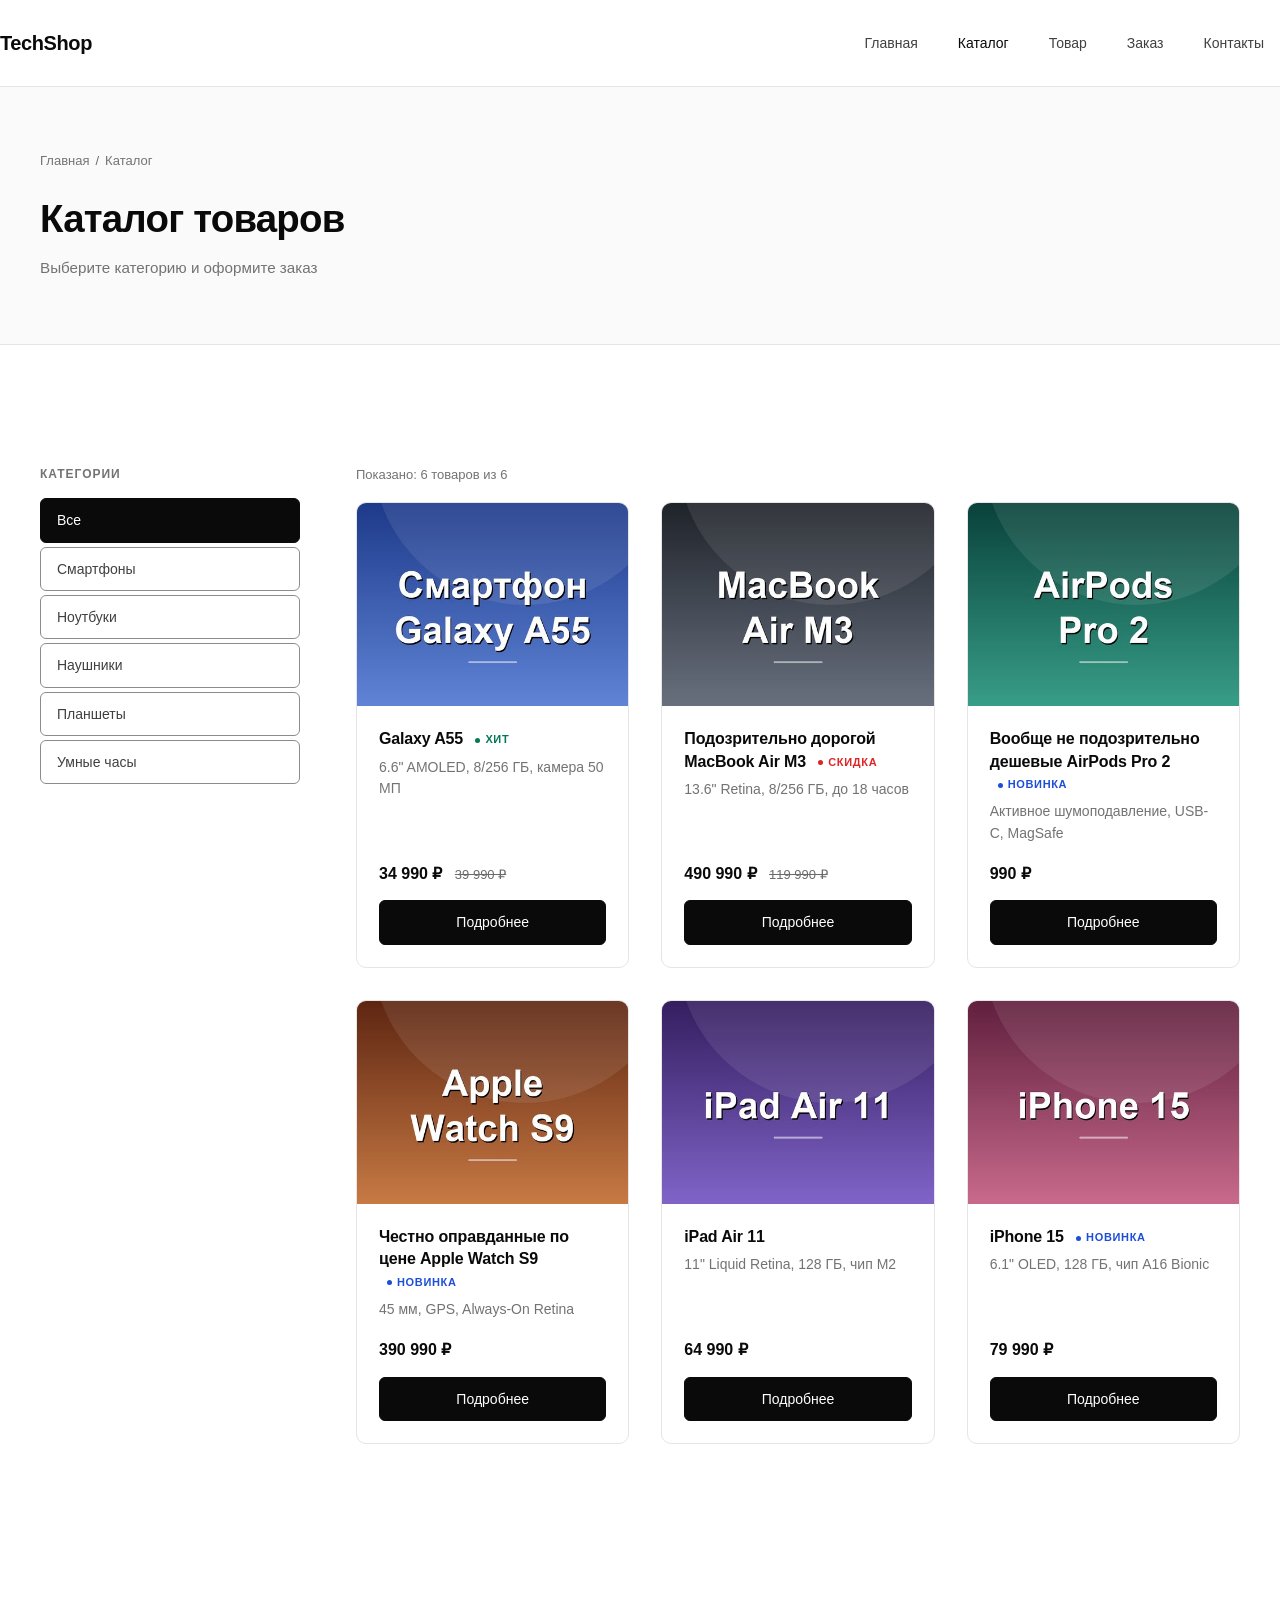
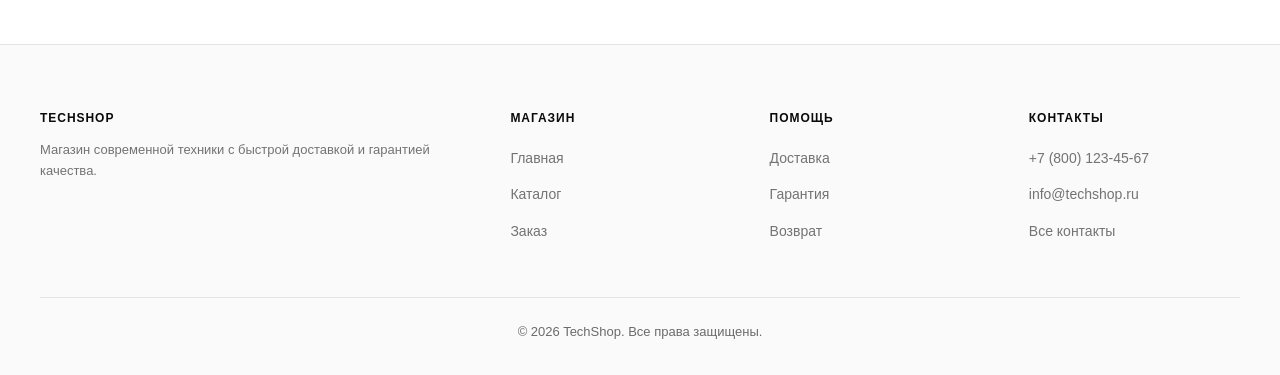
==== commit d6d206f0: "Товар из каталога ведёт на свою страницу и в заказ Кнопки «Подробнее» передают ?product=<id>, страни" ====
--- a/catalog.html
+++ b/catalog.html
@@ -70,7 +70,7 @@
                   <h3 class="card-title">Galaxy A55 <span class="badge badge-hit">Хит</span></h3>
                   <p class="card-text">6.6" AMOLED, 8/256 ГБ, камера 50 МП</p>
                   <p class="card-price">34 990 ₽ <del>39 990 ₽</del></p>
-                  <a href="product.html" class="btn btn-primary btn-block">Подробнее</a>
+                  <a href="product.html?product=phone01" class="btn btn-primary btn-block">Подробнее</a>
                 </div>
               </article>
 
@@ -83,10 +83,10 @@
                      sizes="(min-width: 1440px) 25vw, (min-width: 1024px) 33vw, (min-width: 640px) 50vw, 100vw"
                      alt="Ноутбук MacBook Air M3" width="640" height="480" loading="lazy">
                 <div class="card-body">
-                  <h3 class="card-title">MacBook Air M3 <span class="badge badge-sale">Скидка</span></h3>
+                  <h3 class="card-title">Подозрительно дорогой MacBook Air M3 <span class="badge badge-sale">Скидка</span></h3>
                   <p class="card-text">13.6" Retina, 8/256 ГБ, до 18 часов</p>
-                  <p class="card-price">109 990 ₽ <del>119 990 ₽</del></p>
-                  <a href="product.html" class="btn btn-primary btn-block">Подробнее</a>
+                  <p class="card-price">490 990 ₽ <del>119 990 ₽</del></p>
+                  <a href="product.html?product=laptop01" class="btn btn-primary btn-block">Подробнее</a>
                 </div>
               </article>
 
@@ -99,10 +99,10 @@
                      sizes="(min-width: 1440px) 25vw, (min-width: 1024px) 33vw, (min-width: 640px) 50vw, 100vw"
                      alt="Наушники AirPods Pro 2" width="640" height="480" loading="lazy">
                 <div class="card-body">
-                  <h3 class="card-title">AirPods Pro 2 <span class="badge badge-new">Новинка</span></h3>
+                  <h3 class="card-title">Вообще не подозрительно дешевые AirPods Pro 2 <span class="badge badge-new">Новинка</span></h3>
                   <p class="card-text">Активное шумоподавление, USB-C, MagSafe</p>
-                  <p class="card-price">19 990 ₽</p>
-                  <a href="product.html" class="btn btn-primary btn-block">Подробнее</a>
+                  <p class="card-price">990 ₽</p>
+                  <a href="product.html?product=headphones01" class="btn btn-primary btn-block">Подробнее</a>
                 </div>
               </article>
 
@@ -115,10 +115,10 @@
                      sizes="(min-width: 1440px) 25vw, (min-width: 1024px) 33vw, (min-width: 640px) 50vw, 100vw"
                      alt="Умные часы Apple Watch Series 9" width="640" height="480" loading="lazy">
                 <div class="card-body">
-                  <h3 class="card-title">Apple Watch S9 <span class="badge badge-new">Новинка</span></h3>
+                  <h3 class="card-title">Честно оправданные по цене Apple Watch S9 <span class="badge badge-new">Новинка</span></h3>
                   <p class="card-text">45 мм, GPS, Always-On Retina</p>
-                  <p class="card-price">39 990 ₽</p>
-                  <a href="product.html" class="btn btn-primary btn-block">Подробнее</a>
+                  <p class="card-price">390 990 ₽</p>
+                  <a href="product.html?product=watch01" class="btn btn-primary btn-block">Подробнее</a>
                 </div>
               </article>
 
@@ -134,7 +134,7 @@
                   <h3 class="card-title">iPad Air 11</h3>
                   <p class="card-text">11" Liquid Retina, 128 ГБ, чип M2</p>
                   <p class="card-price">64 990 ₽</p>
-                  <a href="product.html" class="btn btn-primary btn-block">Подробнее</a>
+                  <a href="product.html?product=tablet01" class="btn btn-primary btn-block">Подробнее</a>
                 </div>
               </article>
 
@@ -150,7 +150,7 @@
                   <h3 class="card-title">iPhone 15 <span class="badge badge-new">Новинка</span></h3>
                   <p class="card-text">6.1" OLED, 128 ГБ, чип A16 Bionic</p>
                   <p class="card-price">79 990 ₽</p>
-                  <a href="product.html" class="btn btn-primary btn-block">Подробнее</a>
+                  <a href="product.html?product=iphone02" class="btn btn-primary btn-block">Подробнее</a>
                 </div>
               </article>
             </div>
